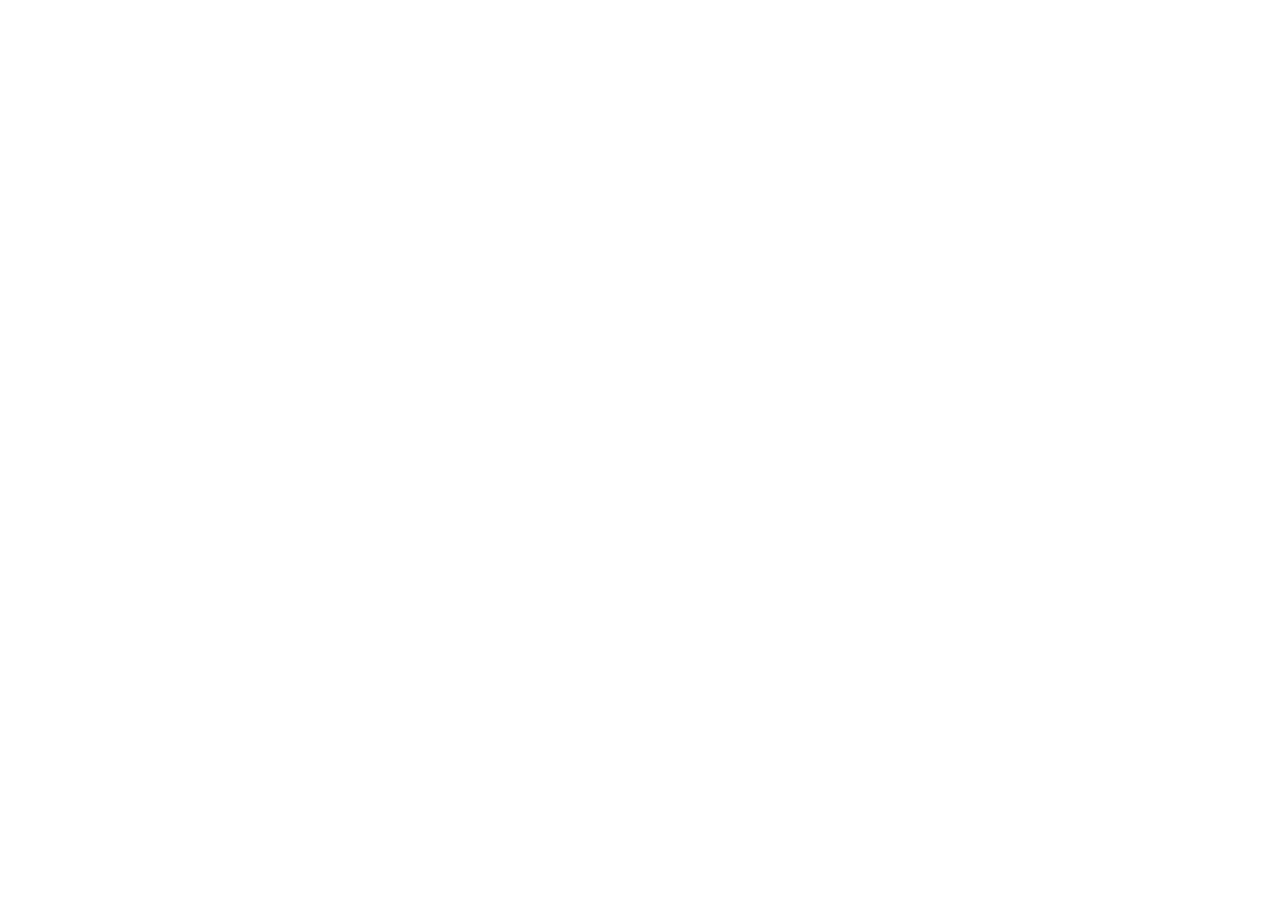
==== list.html @ 8ffc2b7b "creating files" ====
<!doctype html>
<html lang="da">
  <head>
    <meta charset="UTF-8" />
    <meta name="viewport" content="width=device-width, initial-scale=1.0" />
    <title>List</title>
    <link rel="stylesheet" href="css/reset.css" />
  </head>
  <body></body>
</html>
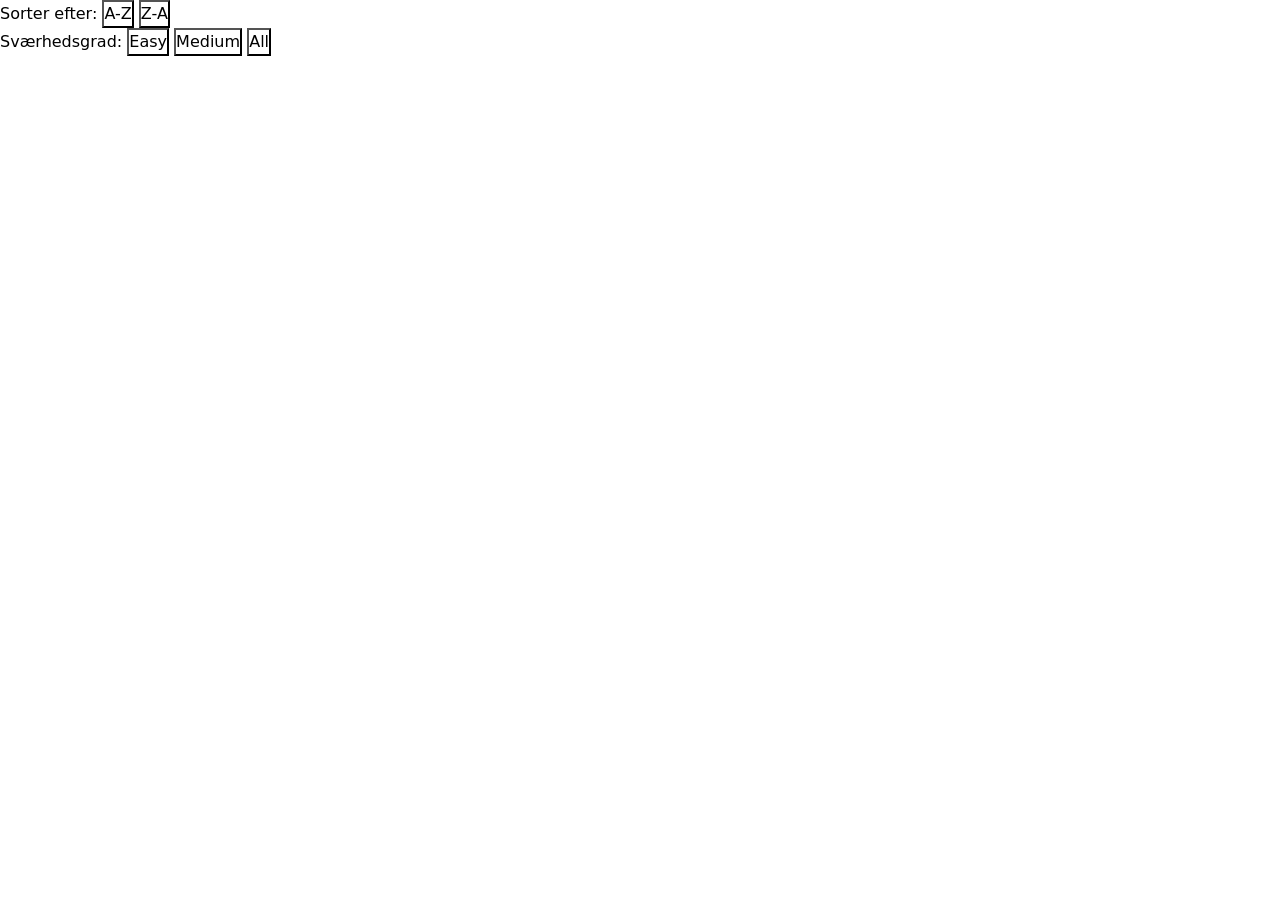
==== commit f1970538: "Første commit" ====
--- a/list.html
+++ b/list.html
@@ -5,6 +5,25 @@
     <meta name="viewport" content="width=device-width, initial-scale=1.0" />
     <title>List</title>
     <link rel="stylesheet" href="css/reset.css" />
+    <link rel="stylesheet" href="css/general.css" />
+    <link rel="stylesheet" href="css/list.css" />
+    <script src="js/list.js" defer></script>
   </head>
-  <body></body>
+  <body>
+    <section id="controls">
+      <div id="sorter">
+        <span>Sorter efter:</span>
+        <button class="sort-btn" data-sort="az">A-Z</button>
+        <button class="sort-btn" data-sort="za">Z-A</button>
+      </div>
+      <div id="filter">
+        <span>Sværhedsgrad:</span>
+        <button class="filter-btn" data-diff="Easy">Easy</button>
+        <button class="filter-btn" data-diff="Medium">Medium</button>
+        <button class="filter-btn" data-diff="all">All</button>
+      </div>
+    </section>
+
+    <main class="productlist-grid"></main>
+  </body>
 </html>
--- a/css/general.css
+++ b/css/general.css
@@ -0,0 +1,12 @@
+* {
+  /* colors */
+  --white: #fffee9;
+  --light_yellow: #fffdb8;
+  --main_yellow: #fffa63;
+  --dark_yellow: #474500;
+  --black: #1a1900;
+
+  /* font */
+  --title: "jockey one", helvetica, sans-serif;
+  --text: "kiwi maru", helvetica, sans-serif;
+}
--- a/css/list.css
+++ b/css/list.css
@@ -0,0 +1,29 @@
+/* Banneret i midten */
+.category-banner {
+  border: 3px solid black;
+  margin: 20px 0;
+  padding: 40px;
+  text-align: center;
+}
+
+.category-banner h2 {
+  font-size: 4rem;
+  letter-spacing: 0.5rem;
+  margin: 0;
+}
+
+/* Kortene */
+.recipe-card {
+  border: 2px solid black;
+  border-radius: 20px; /* De runde hjørner fra din tegning */
+  padding: 15px;
+  background: white;
+  transition: transform 0.2s;
+}
+
+.img-box {
+  border: 1px solid #ccc;
+  background: #e0e0e0;
+  aspect-ratio: 16/9;
+  margin-bottom: 10px;
+}
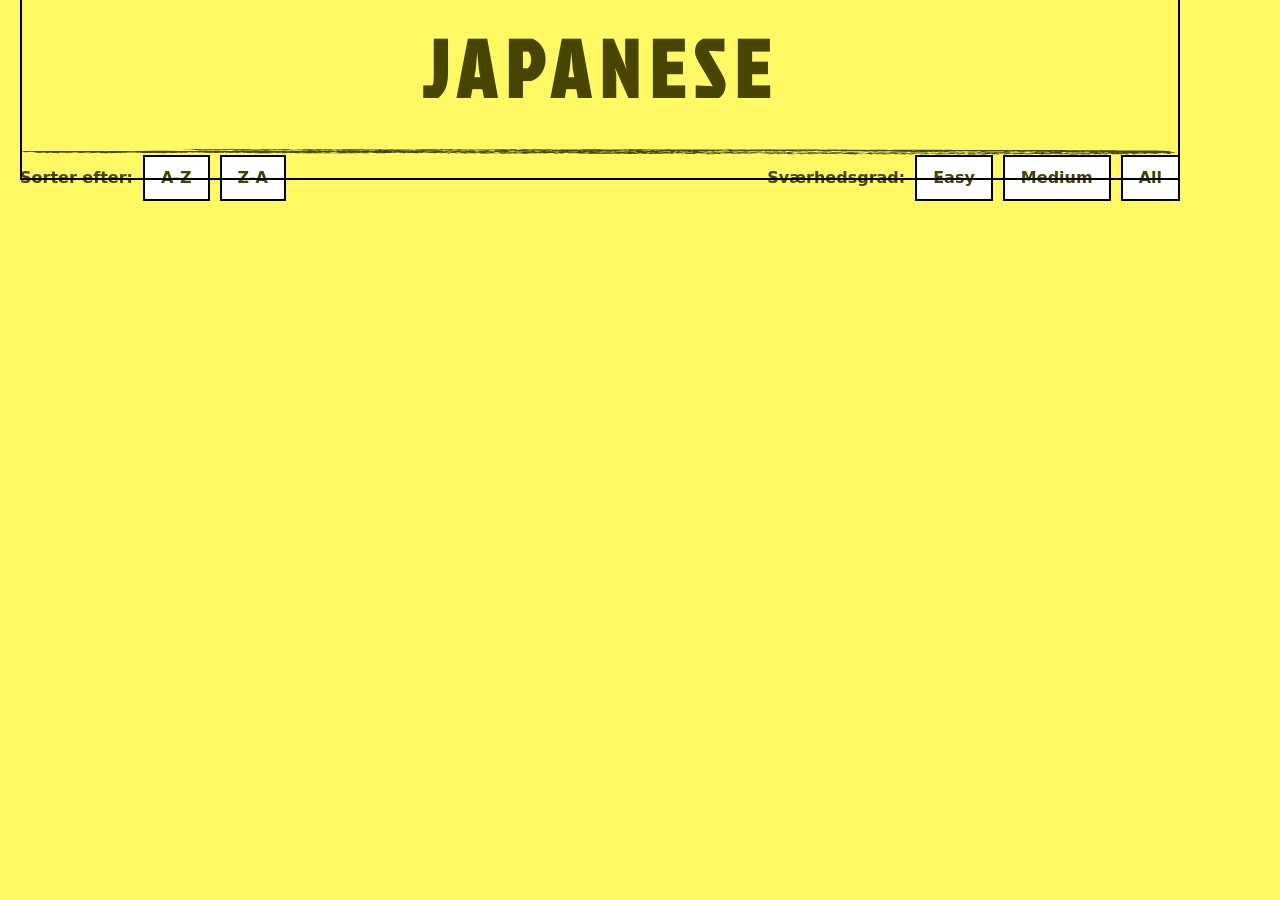
==== commit 396340b6: "commit2" ====
--- a/list.html
+++ b/list.html
@@ -10,6 +10,7 @@
     <script src="js/list.js" defer></script>
   </head>
   <body>
+    <header id="dynamic-header"></header>
     <section id="controls">
       <div id="sorter">
         <span>Sorter efter:</span>
--- a/css/general.css
+++ b/css/general.css
@@ -1,3 +1,5 @@
+@import url("https://fonts.googleapis.com/css2?family=Jockey+One&family=Kiwi+Maru&display=swap");
+
 * {
   /* colors */
   --white: #fffee9;
@@ -10,3 +12,39 @@
   --title: "jockey one", helvetica, sans-serif;
   --text: "kiwi maru", helvetica, sans-serif;
 }
+
+body {
+  max-width: 1200px;
+  margin: 0 auto;
+  background-color: var(--main_yellow);
+  color: var(--dark_yellow);
+}
+
+h1,
+h2,
+h3,
+h4,
+h5,
+h6 {
+  font-family: var(--title);
+}
+
+p {
+  font-family: var(--text);
+}
+
+header {
+  display: flex;
+  justify-content: center;
+  align-items: center;
+  text-align: center;
+  height: 15vh;
+  position: sticky;
+  top: 0;
+  z-index: 100;
+  background-color: var(--main_yellow);
+  background-image: url("../img/header_line.svg");
+  background-size: contain;
+  background-repeat: no-repeat;
+  background-position: center bottom;
+}
--- a/css/list.css
+++ b/css/list.css
@@ -1,29 +1,138 @@
-/* Banneret i midten */
+body {
+  margin: 0;
+  padding: 20px;
+  line-height: 1.6;
+}
+
+/* #dynamic-header {
+  display: flex;
+  flex-direction: column;
+  width: 100%;
+  margin-bottom: 20px;
+}
+
+.top-nav {
+  display: flex;
+  justify-content: space-between;
+  align-items: center;
+  width: 100%;
+  margin-bottom: 10px;
+} */
+
+/* --- 3. DET STORE KATEGORI BANNER --- */
 .category-banner {
-  border: 3px solid black;
-  margin: 20px 0;
-  padding: 40px;
+  border: 2px solid black;
+  background: transparent;
+  padding: 60px 20px;
   text-align: center;
+  width: 100%;
+  box-sizing: border-box;
+  margin-bottom: 40px; /* Dette sikrer, at banneret ikke overlapper knapperne */
 }
 
 .category-banner h2 {
-  font-size: 4rem;
-  letter-spacing: 0.5rem;
+  font-size: clamp(2rem, 10vw, 5rem); /* Gør teksten stor og responsiv */
+  font-weight: 900;
+  letter-spacing: 10px;
+  margin: 0;
+  text-transform: uppercase;
+}
+
+/* --- 4. FILTRERING OG SORTERING (Knapperne) --- */
+#controls {
+  display: flex;
+  justify-content: space-between;
+  align-items: center;
+  flex-wrap: wrap; /* Sørger for at de hopper ned på linjen hvis skærmen er lille */
+  gap: 20px;
+  margin-bottom: 40px;
+  width: 100%;
+}
+
+#sorter,
+#filter {
+  display: flex;
+  align-items: center;
+  gap: 10px;
+  font-weight: bold;
+}
+
+button {
+  background: white;
+  border: 2px solid black;
+  padding: 8px 16px;
+  cursor: pointer;
+  font-weight: bold;
+  transition: 0.2s;
+}
+
+button:hover {
+  background-color: black;
+  color: #f9f06b;
+}
+
+/* --- 5. GRID TIL OPSKRIFTER --- */
+.productlist-grid {
+  display: grid;
+  grid-template-columns: repeat(auto-fill, minmax(280px, 1fr));
+  gap: 40px;
+  padding-bottom: 50px;
+}
+
+/* --- 6. OPSKRIFTSKORT (De afrundede hvide kort) --- */
+.recipe-card {
+  background-color: white;
+  border: 2px solid black;
+  border-radius: 35px; /* De store bløde hjørner fra din skitse */
+  padding: 25px;
+  display: flex;
+  flex-direction: column;
+  height: 100%;
+  box-sizing: border-box;
+  transition: transform 0.3s ease;
+}
+
+.recipe-card:hover {
+  transform: scale(1.02);
+}
+
+.img-box {
+  width: 100%;
+  aspect-ratio: 1.2 / 1; /* Gør billedrammen lidt bredere end den er høj */
+  overflow: hidden;
+  border-radius: 25px;
+  margin-bottom: 20px;
+  border: 1px solid black;
+}
+
+.img-box img {
+  width: 100%;
+  height: 100%;
+  object-fit: cover;
+}
+
+.recipe-card h3 {
+  margin: 0 0 10px 0;
+  font-size: 1.3rem;
+  font-weight: bold;
+  line-height: 1.2;
+}
+
+.difficulty-text {
+  font-style: italic;
+  font-size: 0.9rem;
+  color: #333;
+  margin-bottom: 10px;
+}
+
+.recipe-desc {
+  font-size: 0.85rem;
+  color: #555;
   margin: 0;
 }
 
-/* Kortene */
-.recipe-card {
-  border: 2px solid black;
-  border-radius: 20px; /* De runde hjørner fra din tegning */
-  padding: 15px;
-  background: white;
-  transition: transform 0.2s;
+/* --- 7. LINKS --- */
+a {
+  text-decoration: none;
+  color: inherit;
 }
-
-.img-box {
-  border: 1px solid #ccc;
-  background: #e0e0e0;
-  aspect-ratio: 16/9;
-  margin-bottom: 10px;
-}
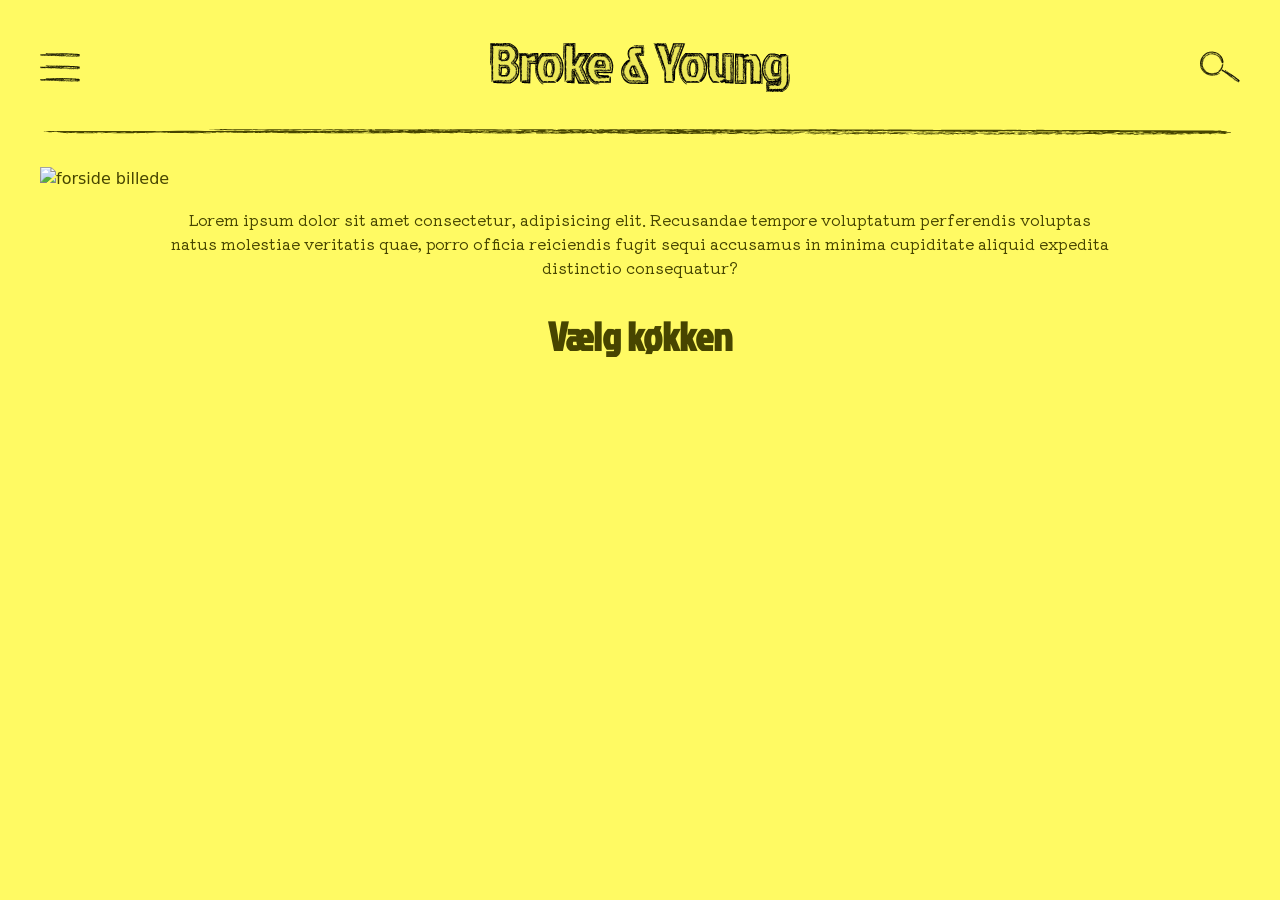
==== commit 4d1631b9: "commit igen" ====
--- a/list.html
+++ b/list.html
@@ -7,10 +7,23 @@
     <link rel="stylesheet" href="css/reset.css" />
     <link rel="stylesheet" href="css/general.css" />
     <link rel="stylesheet" href="css/list.css" />
+    <script src="js/general.js" defer></script>
     <script src="js/list.js" defer></script>
   </head>
   <body>
-    <header id="dynamic-header"></header>
+    <header class="flex">
+      <button class="burger">
+        <img src="img/menu.svg" alt="Menu knap" />
+      </button>
+      <nav class="menu"></nav>
+      <a href="index.html">
+        <img src="img/logo.svg" alt="Broke & young" class="logo" />
+      </a>
+      <img src="img/search.svg" alt="Søgefelt" class="search" />
+      <div class="overlay"></div>
+    </header>
+
+    <div id="dynamic-header"></div>
     <section id="controls">
       <div id="sorter">
         <span>Sorter efter:</span>
--- a/css/general.css
+++ b/css/general.css
@@ -33,6 +33,16 @@
   font-family: var(--text);
 }
 
+a {
+  text-decoration: none;
+  font-family: var(--title);
+  color: var(--dark_yellow);
+}
+
+button {
+  border: none;
+}
+
 header {
   display: flex;
   justify-content: center;
@@ -48,3 +58,76 @@
   background-repeat: no-repeat;
   background-position: center bottom;
 }
+
+.flex {
+  display: flex;
+  justify-content: space-between;
+  align-items: center;
+}
+
+.burger {
+  width: 40px;
+  height: 100%;
+  cursor: pointer;
+}
+
+.menu {
+  display: flex;
+  flex-direction: column;
+  position: fixed;
+  top: 0;
+  left: -100%;
+  background-color: var(--main_yellow);
+  width: 30vw;
+  height: 100vh;
+  padding: 3rem;
+  transition: left 1s ease-out;
+  overflow-y: auto;
+  overflow-x: hidden;
+  -webkit-overflow-scrolling: touch; /* iOS smooth scrolling */
+  scroll-behavior: smooth;
+  z-index: 10;
+}
+
+.menu.active {
+  left: 0;
+}
+
+.menu_button {
+  font-size: 1.5rem;
+  text-align: left;
+  padding: 2rem;
+  background-image: url("../img/header_line.svg");
+  background-size: contain;
+  background-repeat: no-repeat;
+  background-position: center bottom;
+}
+
+.logo {
+  width: 300px;
+  height: 100%;
+}
+
+.search {
+  width: 40px;
+  height: 100%;
+  cursor: pointer;
+}
+
+.overlay {
+  position: fixed;
+  top: 0;
+  left: 0;
+  width: 100%;
+  height: 100%;
+  background: rgba(71, 69, 0, 0.4);
+  opacity: 0;
+  pointer-events: none;
+  transition: 0.3s;
+  z-index: 5;
+}
+
+.overlay.active {
+  opacity: 1;
+  pointer-events: all;
+}
--- a/css/list.css
+++ b/css/list.css
@@ -1,25 +1,3 @@
-body {
-  margin: 0;
-  padding: 20px;
-  line-height: 1.6;
-}
-
-/* #dynamic-header {
-  display: flex;
-  flex-direction: column;
-  width: 100%;
-  margin-bottom: 20px;
-}
-
-.top-nav {
-  display: flex;
-  justify-content: space-between;
-  align-items: center;
-  width: 100%;
-  margin-bottom: 10px;
-} */
-
-/* --- 3. DET STORE KATEGORI BANNER --- */
 .category-banner {
   border: 2px solid black;
   background: transparent;
@@ -27,23 +5,22 @@
   text-align: center;
   width: 100%;
   box-sizing: border-box;
-  margin-bottom: 40px; /* Dette sikrer, at banneret ikke overlapper knapperne */
+  margin-bottom: 40px;
 }
 
 .category-banner h2 {
-  font-size: clamp(2rem, 10vw, 5rem); /* Gør teksten stor og responsiv */
+  font-size: clamp(2rem, 10vw, 5rem);
   font-weight: 900;
   letter-spacing: 10px;
   margin: 0;
   text-transform: uppercase;
 }
 
-/* --- 4. FILTRERING OG SORTERING (Knapperne) --- */
 #controls {
   display: flex;
   justify-content: space-between;
   align-items: center;
-  flex-wrap: wrap; /* Sørger for at de hopper ned på linjen hvis skærmen er lille */
+  flex-wrap: wrap;
   gap: 20px;
   margin-bottom: 40px;
   width: 100%;
@@ -71,7 +48,6 @@
   color: #f9f06b;
 }
 
-/* --- 5. GRID TIL OPSKRIFTER --- */
 .productlist-grid {
   display: grid;
   grid-template-columns: repeat(auto-fill, minmax(280px, 1fr));
@@ -79,11 +55,10 @@
   padding-bottom: 50px;
 }
 
-/* --- 6. OPSKRIFTSKORT (De afrundede hvide kort) --- */
 .recipe-card {
   background-color: white;
   border: 2px solid black;
-  border-radius: 35px; /* De store bløde hjørner fra din skitse */
+  border-radius: 35px;
   padding: 25px;
   display: flex;
   flex-direction: column;
@@ -98,7 +73,7 @@
 
 .img-box {
   width: 100%;
-  aspect-ratio: 1.2 / 1; /* Gør billedrammen lidt bredere end den er høj */
+  aspect-ratio: 1.2 / 1;
   overflow: hidden;
   border-radius: 25px;
   margin-bottom: 20px;
@@ -131,8 +106,27 @@
   margin: 0;
 }
 
-/* --- 7. LINKS --- */
 a {
   text-decoration: none;
   color: inherit;
 }
+
+.breadcrumb {
+  font-family: var(--text);
+  font-size: 0.8rem;
+  margin: 10px 0;
+  padding-left: 5px;
+}
+
+.category-banner {
+  border: 2px solid var(--black);
+  margin: 10px 5px 30px 5px;
+  padding: 40px 10px;
+  border-radius: 2px 4px 2px 8px / 4px 2px 6px 2px;
+}
+
+.category-banner h2 {
+  font-family: var(--title);
+  color: var(--black);
+  word-break: break-word;
+}
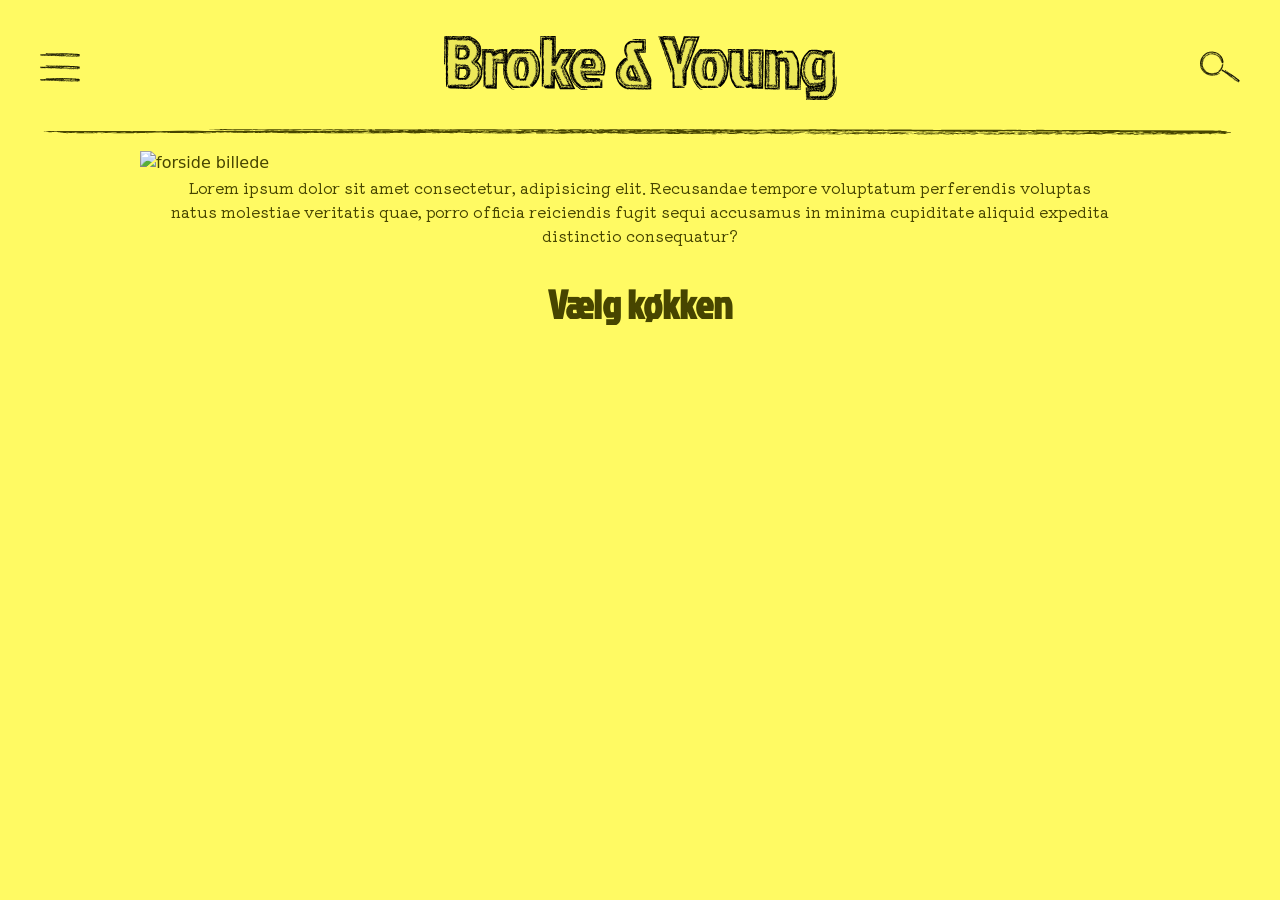
==== commit c81a2ee0: "commit fredag eftermiddag" ====
--- a/list.html
+++ b/list.html
@@ -17,7 +17,10 @@
       </button>
       <nav class="menu"></nav>
       <a href="index.html">
-        <img src="img/logo.svg" alt="Broke & young" class="logo" />
+        <picture>
+          <source srcset="img/logo_small.svg" media="(max-width: 425px)" />
+          <img src="img/logo.svg" />
+        </picture>
       </a>
       <img src="img/search.svg" alt="Søgefelt" class="search" />
       <div class="overlay"></div>
--- a/css/general.css
+++ b/css/general.css
@@ -131,3 +131,16 @@
   opacity: 1;
   pointer-events: all;
 }
+
+@media (max-width: 425px) {
+  body {
+    max-width: 300px;
+    margin: 0 auto;
+    background-color: var(--main_yellow);
+    color: var(--dark_yellow);
+  }
+  .menu {
+    width: 80vw;
+    padding: 2rem;
+  }
+}
--- a/css/list.css
+++ b/css/list.css
@@ -35,7 +35,7 @@
 }
 
 button {
-  background: white;
+  background: var(--light_yellow);
   border: 2px solid black;
   padding: 8px 16px;
   cursor: pointer;
@@ -44,8 +44,37 @@
 }
 
 button:hover {
-  background-color: black;
-  color: #f9f06b;
+  transform: scale(1.02);
+}
+
+.recipe-card {
+  font-family: var(--title);
+  font-size: 2rem;
+  text-align: left;
+  text-decoration: none;
+  color: var(--dark_yellow);
+  border-radius: 30px;
+  /* background-image: url("../img/border_recipe_card.svg"); */
+  background-color: var(--light_yellow);
+  background-size: 100% 100%;
+  background-repeat: no-repeat;
+  padding: 1.5rem 2rem;
+}
+
+.recipe-card:hover {
+  transform: scale(1.02);
+}
+.recipe-card h3 {
+  margin: 0 0 10px 0;
+  font-size: 1.3rem;
+  font-weight: bold;
+  line-height: 1.2;
+}
+
+.recipe-text {
+  font-size: 0.9rem;
+  color: #333;
+  margin-bottom: 10px;
 }
 
 .productlist-grid {
@@ -53,22 +82,6 @@
   grid-template-columns: repeat(auto-fill, minmax(280px, 1fr));
   gap: 40px;
   padding-bottom: 50px;
-}
-
-.recipe-card {
-  background-color: white;
-  border: 2px solid black;
-  border-radius: 35px;
-  padding: 25px;
-  display: flex;
-  flex-direction: column;
-  height: 100%;
-  box-sizing: border-box;
-  transition: transform 0.3s ease;
-}
-
-.recipe-card:hover {
-  transform: scale(1.02);
 }
 
 .img-box {
@@ -86,26 +99,6 @@
   object-fit: cover;
 }
 
-.recipe-card h3 {
-  margin: 0 0 10px 0;
-  font-size: 1.3rem;
-  font-weight: bold;
-  line-height: 1.2;
-}
-
-.difficulty-text {
-  font-style: italic;
-  font-size: 0.9rem;
-  color: #333;
-  margin-bottom: 10px;
-}
-
-.recipe-desc {
-  font-size: 0.85rem;
-  color: #555;
-  margin: 0;
-}
-
 a {
   text-decoration: none;
   color: inherit;
@@ -116,6 +109,10 @@
   font-size: 0.8rem;
   margin: 10px 0;
   padding-left: 5px;
+}
+
+.breadcrumb a {
+  font-family: var(--text);
 }
 
 .category-banner {
@@ -130,3 +127,39 @@
   color: var(--black);
   word-break: break-word;
 }
+
+@media (max-width: 425px) {
+  .productlist-grid {
+    display: flex;
+    flex-direction: column;
+    align-items: center;
+  }
+
+  #sorter,
+  #filter,
+  button {
+    font-size: 0.7rem;
+  }
+
+  .recipe-card {
+    width: 100%;
+  }
+
+  .recipe-card {
+    font-size: 1.5rem;
+    padding: 1rem 1.5rem;
+  }
+
+  .recipe-card h3 {
+    margin: 0 0 10px 0;
+    font-size: 1.2rem;
+    font-weight: bold;
+    line-height: 1.2;
+  }
+
+  .recipe-text {
+    font-size: 0.7rem;
+    color: #333;
+    margin-bottom: 10px;
+  }
+}
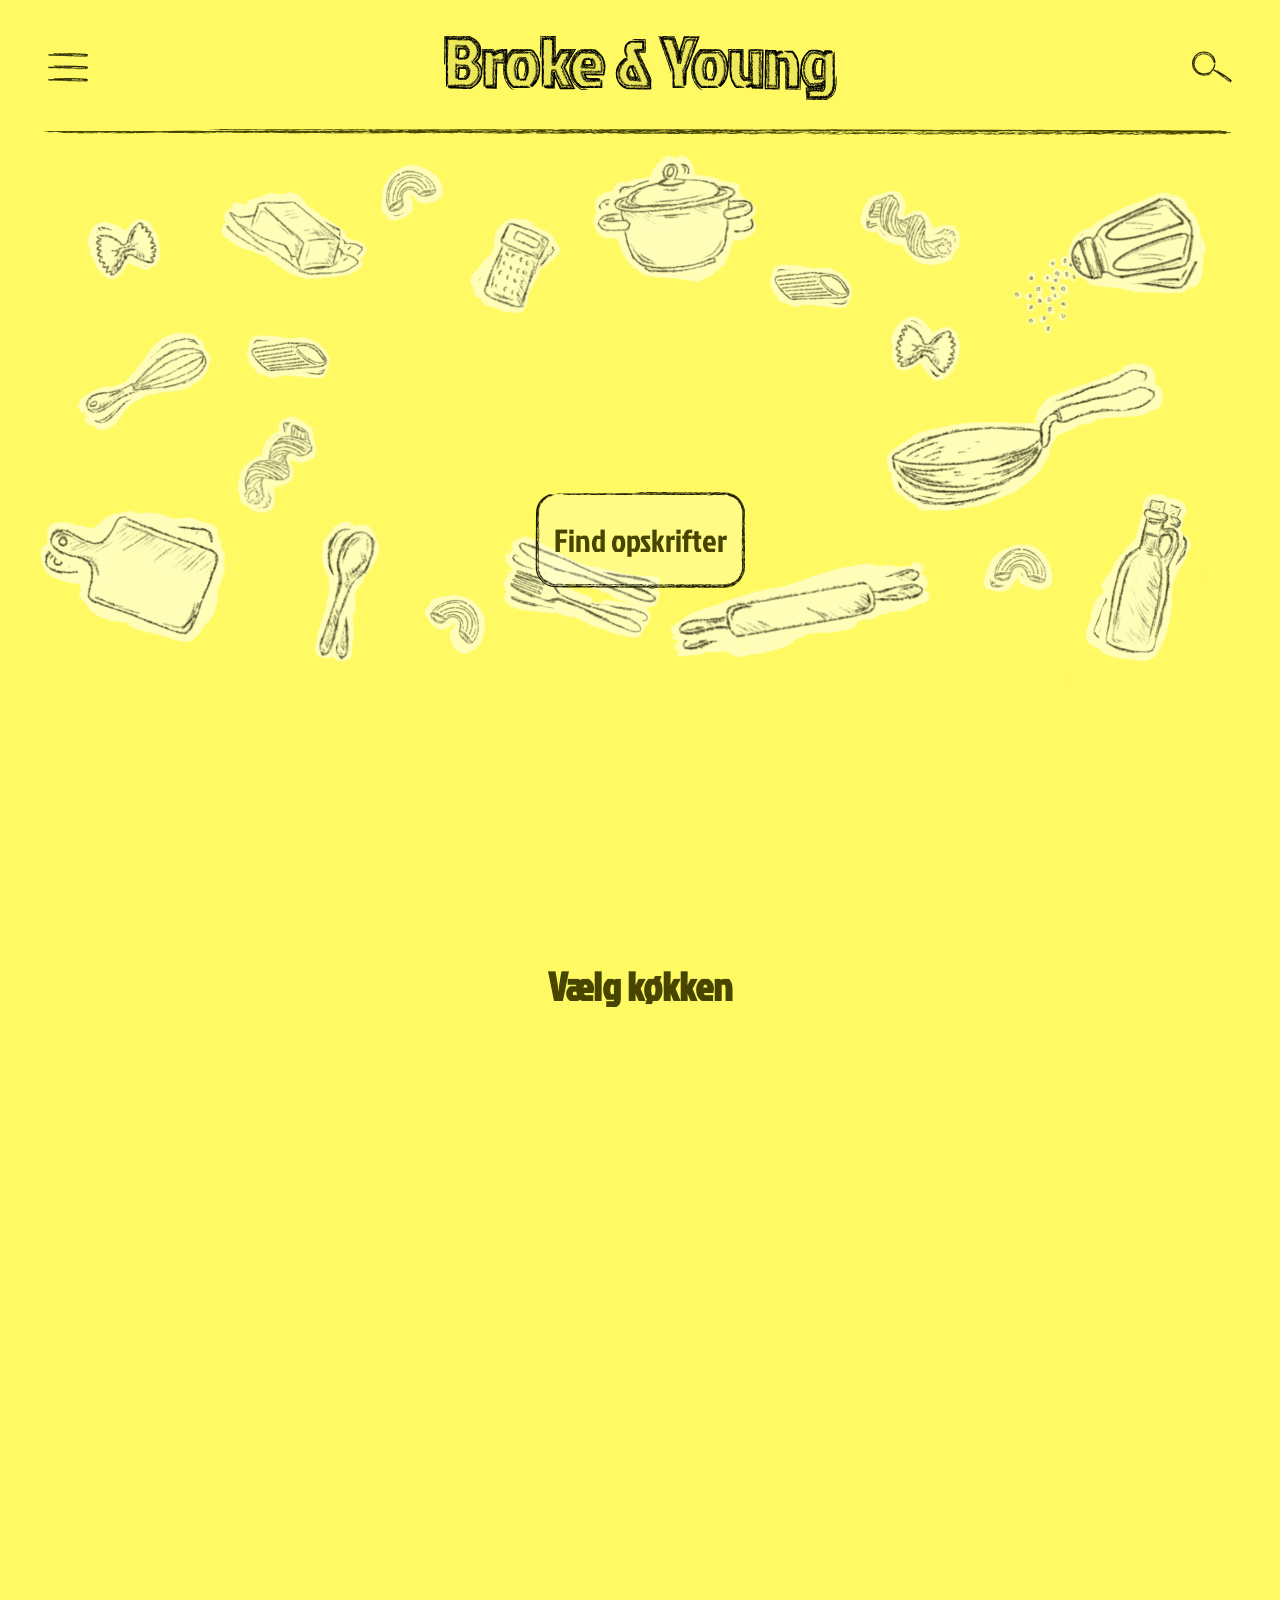
==== commit 6d4904ed: "mobile vers + extra" ====
--- a/list.html
+++ b/list.html
@@ -26,21 +26,23 @@
       <div class="overlay"></div>
     </header>
 
-    <div id="dynamic-header"></div>
-    <section id="controls">
-      <div id="sorter">
-        <span>Sorter efter:</span>
-        <button class="sort-btn" data-sort="az">A-Z</button>
-        <button class="sort-btn" data-sort="za">Z-A</button>
-      </div>
-      <div id="filter">
-        <span>Sværhedsgrad:</span>
-        <button class="filter-btn" data-diff="Easy">Easy</button>
-        <button class="filter-btn" data-diff="Medium">Medium</button>
-        <button class="filter-btn" data-diff="all">All</button>
-      </div>
-    </section>
+    <div class="max_width">
+      <div id="dynamic-header"></div>
+      <section id="controls">
+        <div id="sorter">
+          <span>Sorter efter:</span>
+          <button class="sort-btn" data-sort="az">A-Z</button>
+          <button class="sort-btn" data-sort="za">Z-A</button>
+        </div>
+        <div id="filter">
+          <span>Sværhedsgrad:</span>
+          <button class="filter-btn" data-diff="Easy">Easy</button>
+          <button class="filter-btn" data-diff="Medium">Medium</button>
+          <button class="filter-btn" data-diff="all">All</button>
+        </div>
+      </section>
 
-    <main class="productlist-grid"></main>
+      <main class="productlist-grid"></main>
+    </div>
   </body>
 </html>
--- a/css/general.css
+++ b/css/general.css
@@ -11,13 +11,20 @@
   /* font */
   --title: "jockey one", helvetica, sans-serif;
   --text: "kiwi maru", helvetica, sans-serif;
+
+  scroll-behavior: smooth;
 }
 
 body {
-  max-width: 1200px;
+  /* max-width: 1200px; */
   margin: 0 auto;
   background-color: var(--main_yellow);
   color: var(--dark_yellow);
+}
+
+.max_width {
+  max-width: 1200px;
+  margin: 0 auto;
 }
 
 h1,
@@ -63,6 +70,7 @@
   display: flex;
   justify-content: space-between;
   align-items: center;
+  padding: 0 3rem;
 }
 
 .burger {
@@ -72,15 +80,13 @@
 }
 
 .menu {
-  display: flex;
-  flex-direction: column;
   position: fixed;
   top: 0;
   left: -100%;
   background-color: var(--main_yellow);
   width: 30vw;
   height: 100vh;
-  padding: 3rem;
+  padding: 5rem 3rem;
   transition: left 1s ease-out;
   overflow-y: auto;
   overflow-x: hidden;
@@ -89,7 +95,8 @@
   z-index: 10;
 }
 
-.menu.active {
+.menu.active,
+.close_menu.active {
   left: 0;
 }
 
@@ -101,6 +108,21 @@
   background-size: contain;
   background-repeat: no-repeat;
   background-position: center bottom;
+}
+
+.menu_insert {
+  display: flex;
+  flex-direction: column;
+}
+
+.close_menu {
+  position: absolute;
+  top: 20px;
+  left: 20px;
+  border: none;
+  background: none;
+  cursor: pointer;
+  max-width: 50px;
 }
 
 .logo {
@@ -133,14 +155,15 @@
 }
 
 @media (max-width: 425px) {
-  body {
+  .max_width {
     max-width: 300px;
-    margin: 0 auto;
-    background-color: var(--main_yellow);
-    color: var(--dark_yellow);
-  }
-  .menu {
-    width: 80vw;
-    padding: 2rem;
+    body {
+      background-color: var(--main_yellow);
+      color: var(--dark_yellow);
+    }
+    .menu {
+      width: 80vw;
+      padding: 4rem 2rem;
+    }
   }
 }
--- a/css/list.css
+++ b/css/list.css
@@ -1,11 +1,15 @@
 .category-banner {
-  border: 2px solid black;
   background: transparent;
   padding: 60px 20px;
   text-align: center;
   width: 100%;
   box-sizing: border-box;
   margin-bottom: 40px;
+  border-image-slice: 27 27 27 27;
+  border-image-width: 20px 20px 20px 20px;
+  border-image-outset: 0px 0px 0px 0px;
+  border-image-repeat: stretch stretch;
+  border-image-source: url("[data-uri]");
 }
 
 .category-banner h2 {
@@ -26,21 +30,18 @@
   width: 100%;
 }
 
-#sorter,
-#filter {
-  display: flex;
-  align-items: center;
-  gap: 10px;
-  font-weight: bold;
-}
-
-button {
+.sort-btn,
+.filter-btn {
   background: var(--light_yellow);
-  border: 2px solid black;
   padding: 8px 16px;
   cursor: pointer;
   font-weight: bold;
   transition: 0.2s;
+  border-image-slice: 27 27 27 27;
+  border-image-width: 20px 20px 20px 20px;
+  border-image-outset: 0px 0px 0px 0px;
+  border-image-repeat: stretch stretch;
+  border-image-source: url("[data-uri]");
 }
 
 button:hover {
@@ -53,12 +54,15 @@
   text-align: left;
   text-decoration: none;
   color: var(--dark_yellow);
-  border-radius: 30px;
-  /* background-image: url("../img/border_recipe_card.svg"); */
   background-color: var(--light_yellow);
   background-size: 100% 100%;
   background-repeat: no-repeat;
   padding: 1.5rem 2rem;
+  border-image-slice: 27 27 27 27;
+  border-image-width: 20px 20px 20px 20px;
+  border-image-outset: 0px 0px 0px 0px;
+  border-image-repeat: stretch stretch;
+  border-image-source: url("[data-uri]");
 }
 
 .recipe-card:hover {
@@ -109,23 +113,7 @@
   font-size: 0.8rem;
   margin: 10px 0;
   padding-left: 5px;
-}
-
-.breadcrumb a {
-  font-family: var(--text);
-}
-
-.category-banner {
-  border: 2px solid var(--black);
-  margin: 10px 5px 30px 5px;
-  padding: 40px 10px;
-  border-radius: 2px 4px 2px 8px / 4px 2px 6px 2px;
-}
-
-.category-banner h2 {
-  font-family: var(--title);
-  color: var(--black);
-  word-break: break-word;
+  cursor: pointer;
 }
 
 @media (max-width: 425px) {
@@ -143,9 +131,6 @@
 
   .recipe-card {
     width: 100%;
-  }
-
-  .recipe-card {
     font-size: 1.5rem;
     padding: 1rem 1.5rem;
   }
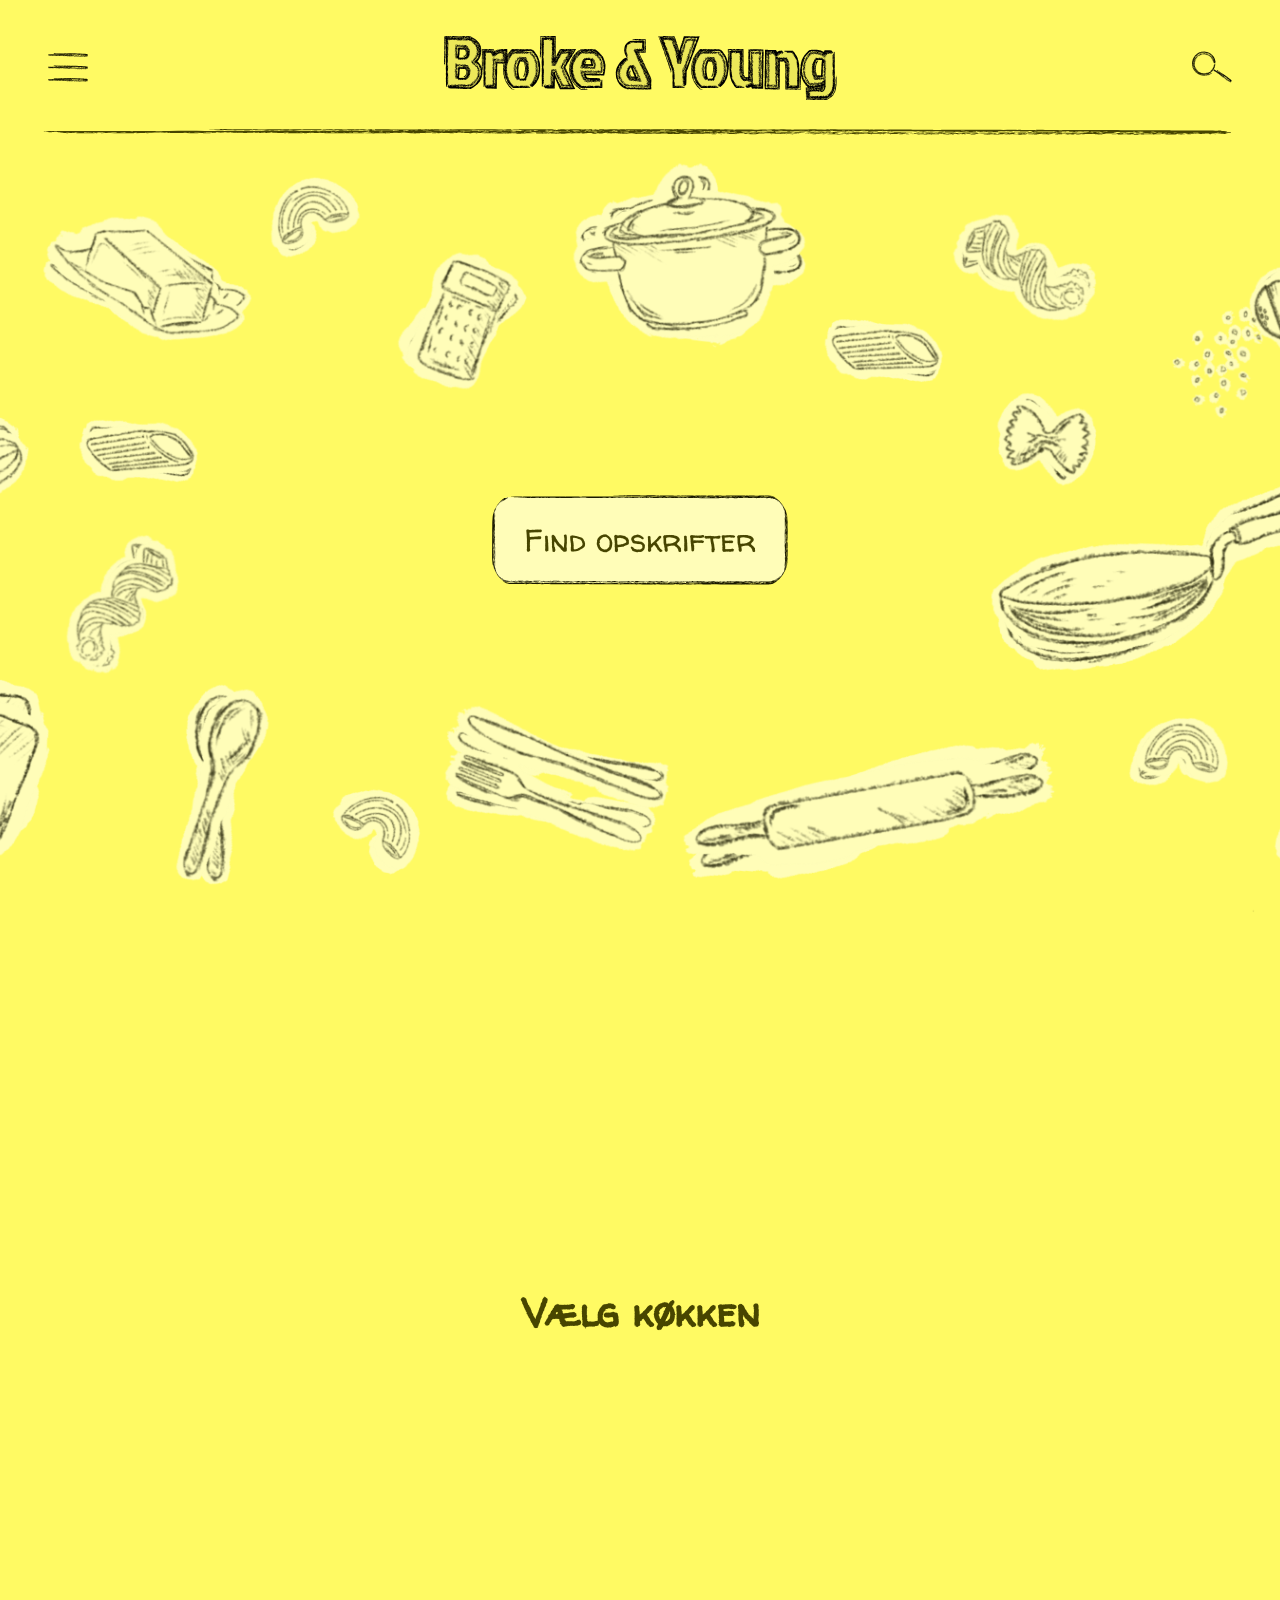
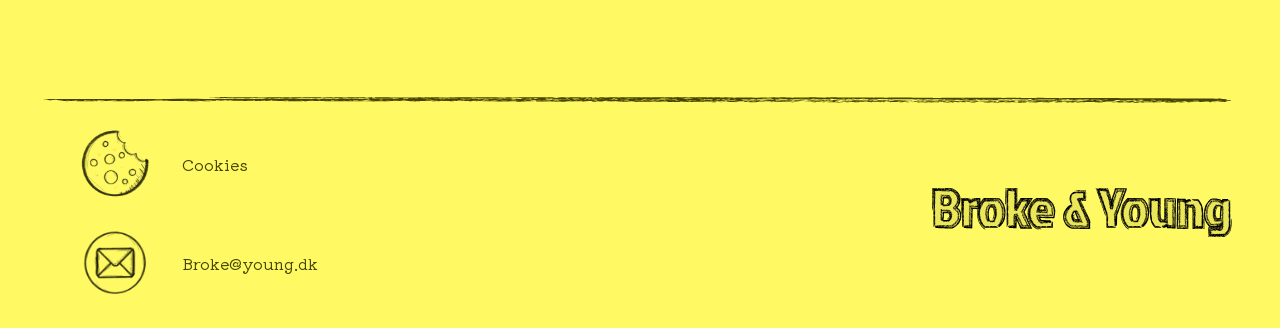
==== commit c3854da2: "forms + final details" ====
--- a/list.html
+++ b/list.html
@@ -3,6 +3,7 @@
   <head>
     <meta charset="UTF-8" />
     <meta name="viewport" content="width=device-width, initial-scale=1.0" />
+    <link rel="icon" href="img/favicon.svg" type="image/svg+xml" />
     <title>List</title>
     <link rel="stylesheet" href="css/reset.css" />
     <link rel="stylesheet" href="css/general.css" />
@@ -15,11 +16,20 @@
       <button class="burger">
         <img src="img/menu.svg" alt="Menu knap" />
       </button>
-      <nav class="menu"></nav>
+      <nav class="menu">
+        <button class="close_menu">
+          <img src="img/close_menu.svg" alt="Luk menu" />
+        </button>
+        <div class="menu_insert"></div>
+      </nav>
       <a href="index.html">
         <picture>
-          <source srcset="img/logo_small.svg" media="(max-width: 425px)" />
-          <img src="img/logo.svg" />
+          <source
+            srcset="img/logo_small.svg"
+            media="(max-width: 425px)"
+            alt="Broke and Young"
+          />
+          <img src="img/logo.svg" alt="Broke and Young" />
         </picture>
       </a>
       <img src="img/search.svg" alt="Søgefelt" class="search" />
@@ -44,5 +54,25 @@
 
       <main class="productlist-grid"></main>
     </div>
+    <footer class="flex">
+      <section>
+        <div class="footer_click">
+          <img src="img/cookie.svg" alt="Cookies" />
+          <p class="footer_text">Cookies</p>
+        </div>
+        <div class="footer_click">
+          <img src="img/mail.svg" alt="Mail" />
+          <p class="footer_text">Broke@young.dk</p>
+        </div>
+      </section>
+      <picture class="footer_logo">
+        <source
+          srcset="img/logo_small.svg"
+          media="(max-width: 425px)"
+          alt="Broke and Young"
+        />
+        <img src="img/logo.svg" alt="Broke and Young" />
+      </picture>
+    </footer>
   </body>
 </html>
--- a/css/general.css
+++ b/css/general.css
@@ -1,5 +1,4 @@
-@import url("https://fonts.googleapis.com/css2?family=Jockey+One&family=Kiwi+Maru&display=swap");
-
+@import url("https://fonts.googleapis.com/css2?family=Kiwi+Maru&family=Walter+Turncoat&display=swap");
 * {
   /* colors */
   --white: #fffee9;
@@ -9,7 +8,7 @@
   --black: #1a1900;
 
   /* font */
-  --title: "jockey one", helvetica, sans-serif;
+  --title: "Walter Turncoat", helvetica, sans-serif;
   --text: "kiwi maru", helvetica, sans-serif;
 
   scroll-behavior: smooth;
@@ -154,16 +153,74 @@
   pointer-events: all;
 }
 
+footer {
+  display: flex;
+  justify-content: center;
+  align-items: center;
+  text-align: center;
+  background-color: var(--main_yellow);
+  background-image: url("../img/header_line.svg");
+  background-size: contain;
+  background-repeat: no-repeat;
+  background-position: center top;
+}
+
+.footer_click {
+  display: flex;
+  flex-direction: row;
+  justify-content: left;
+  align-items: center;
+  margin: 2rem;
+  gap: 2rem;
+  img {
+    width: 70px;
+  }
+}
+
+.footer_logo {
+  max-width: 300px;
+}
+
 @media (max-width: 425px) {
   .max_width {
     max-width: 300px;
-    body {
-      background-color: var(--main_yellow);
-      color: var(--dark_yellow);
+  }
+  body {
+    background-color: var(--main_yellow);
+    color: var(--dark_yellow);
+  }
+  .menu {
+    width: 80vw;
+    padding: 4rem 2rem;
+  }
+  footer {
+    display: block;
+  }
+  footer.flex {
+    display: block;
+    position: relative;
+    height: 18vh;
+  }
+  footer section {
+    display: flex;
+    justify-content: space-between;
+    width: 100%;
+  }
+  .footer_click {
+    display: flex;
+    align-items: center;
+    img {
+      width: 50px;
     }
-    .menu {
-      width: 80vw;
-      padding: 4rem 2rem;
-    }
-  }
-}
+  }
+  .footer_text {
+    display: none;
+  }
+
+  .footer_logo {
+    position: absolute;
+    bottom: 0;
+    left: 50%;
+    transform: translate(-50%, -50%);
+  }
+}
